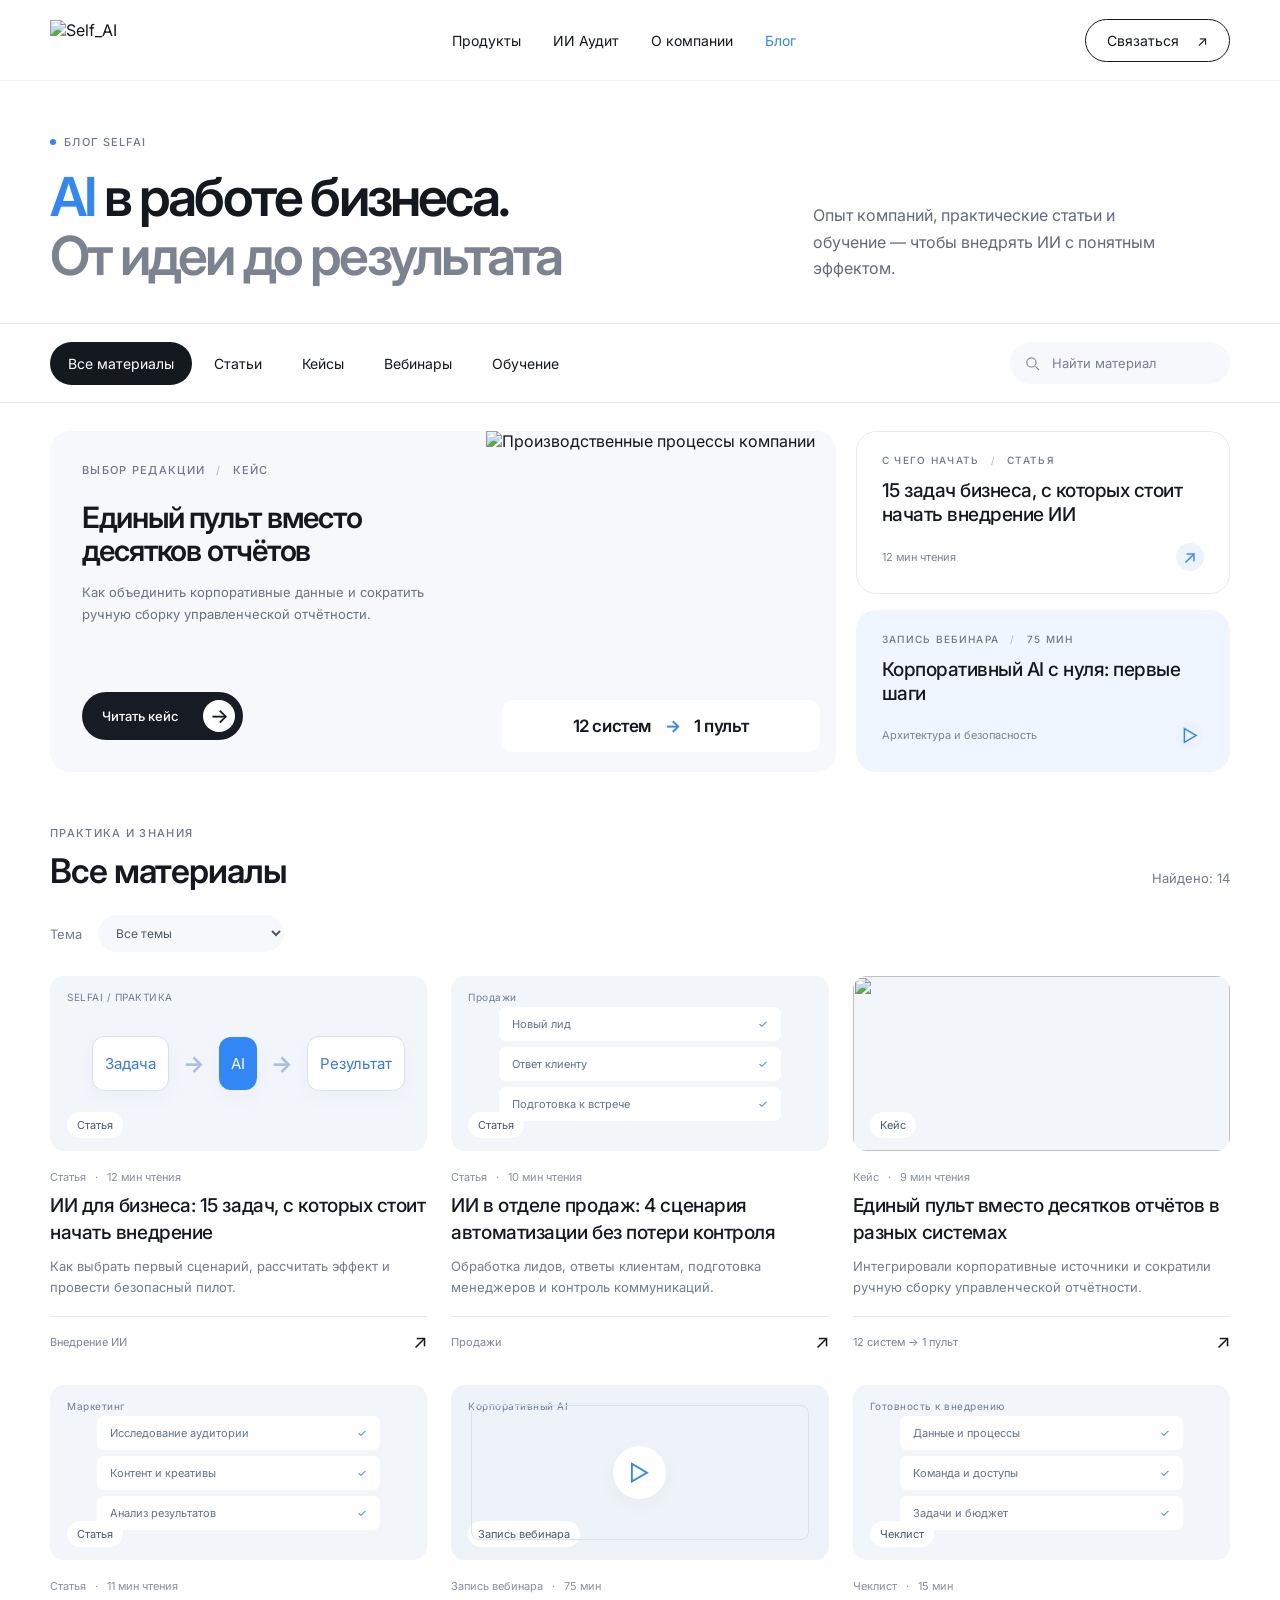
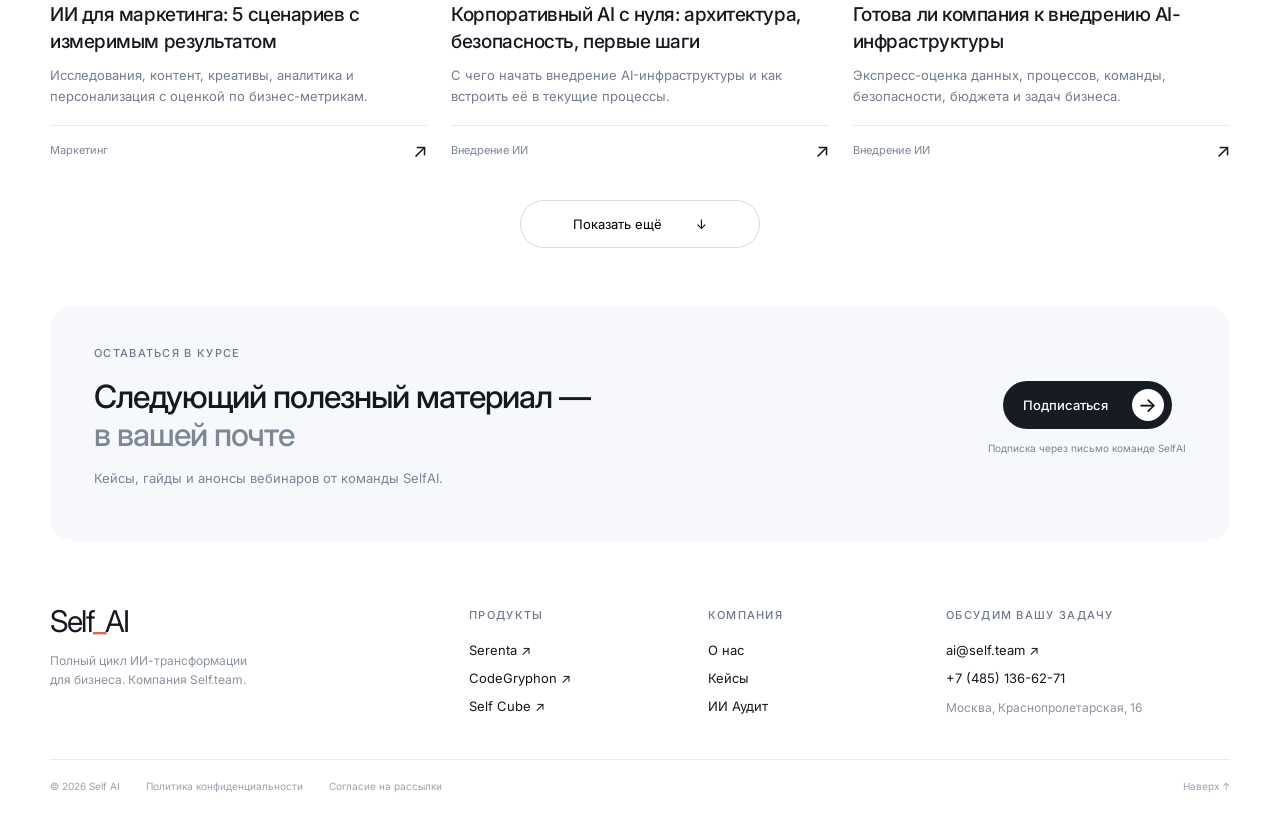
==== index.html @ 33b24f53 "Add files via upload" ====
<!doctype html>
<html lang="ru">
<head>
<meta charset="UTF-8"><meta name="viewport" content="width=device-width, initial-scale=1">
<meta name="description" content="Блог SelfAI: статьи, кейсы, вебинары и обучение о внедрении ИИ в работу бизнеса.">
<meta name="theme-color" content="#ffffff"><title>Блог SelfAI — ИИ в работе бизнеса</title>
<link rel="icon" href="./favicon.svg" type="image/svg+xml">
<link rel="preconnect" href="https://fonts.googleapis.com"><link rel="preconnect" href="https://fonts.gstatic.com" crossorigin>
<link href="https://fonts.googleapis.com/css2?family=Inter:wght@400;500;600;700&display=swap" rel="stylesheet">
<link rel="stylesheet" href="./styles.css"><script src="./app.js" defer></script>
</head>
<body>
<a class="skip" href="#catalog">Перейти к материалам</a>
<header class="header"><div class="shell header-inner">
<a class="logo" href="https://selfai.team/" aria-label="SelfAI — на главную"><img src="https://selfai.team/assets/selfai-logo-utDBMafy.jpg" alt="Self_AI" width="112" height="40"></a>
<nav class="main-nav" aria-label="Основная навигация" id="main-nav"><a href="https://selfai.team/#products">Продукты</a><a href="https://selfai.team/ai-audit">ИИ Аудит</a><a href="https://selfai.team/about">О компании</a><a class="current" href="./index.html" aria-current="page">Блог</a></nav>
<a class="contact" href="https://selfai.team/#contact">Связаться <span aria-hidden="true">↗</span></a><button class="menu-toggle" aria-label="Открыть меню" aria-expanded="false" aria-controls="main-nav" type="button"><span></span><span></span></button>
</div></header>
<main>
<section class="intro shell"><p class="eyebrow"><span></span> Блог SelfAI</p><div class="intro-grid"><h1><span>AI</span> в работе бизнеса.<br><em>От идеи до результата</em></h1><p class="lead">Опыт компаний, практические статьи и обучение — чтобы внедрять ИИ с понятным эффектом.</p></div></section>
<div class="toolbar"><div class="shell toolbar-inner"><nav class="formats" aria-label="Формат материала">
<a href="#all" data-format="all" class="selected" aria-current="true">Все материалы</a><a href="#articles" data-format="articles">Статьи</a><a href="#cases" data-format="cases">Кейсы</a><a href="#webinars" data-format="webinars">Вебинары</a><a href="#education" data-format="education">Обучение</a>
</nav><label class="search"><svg viewBox="0 0 24 24" aria-hidden="true"><circle cx="10.5" cy="10.5" r="6.5"></circle><path d="m16 16 5 5"></path></svg><span class="sr-only">Поиск по материалам</span><input type="search" id="search" placeholder="Найти материал"></label></div></div>
<section class="shell featured" aria-label="Рекомендуемые материалы" id="featured"><a class="feature-main" href="https://selfai.team/cases/forecast"><div class="feature-copy"><p class="eyebrow">Выбор редакции <span class="separator">/</span> Кейс</p><h2>Единый пульт вместо десятков отчётов</h2><p>Как объединить корпоративные данные и сократить ручную сборку управленческой отчётности.</p><span class="dark-button">Читать кейс <i aria-hidden="true">→</i></span></div><div class="feature-image"><img src="https://selfai.team/assets/case-production-LSBv6t2M.jpg" alt="Производственные процессы компании" fetchpriority="high"><span class="image-label">12 систем <b>→</b> 1 пульт</span></div></a>
<aside class="feature-side"><a class="side-story" href="https://selfai.team/blog/ai-for-business"><p class="eyebrow">С чего начать <span class="separator">/</span> Статья</p><h3>15 задач бизнеса, с которых стоит начать внедрение ИИ</h3><div class="story-bottom"><span>12 мин чтения</span><span class="round-arrow" aria-hidden="true">↗</span></div></a><a class="side-story webinar" href="https://selfai.team/blog/webinar"><p class="eyebrow">Запись вебинара <span class="separator">/</span> 75 мин</p><h3>Корпоративный AI с нуля: первые шаги</h3><div class="story-bottom"><span>Архитектура и безопасность</span><span class="round-arrow" aria-hidden="true">▷</span></div></a></aside></section>
<section class="shell catalog" id="catalog"><div class="catalog-heading"><div><p class="eyebrow">Практика и знания</p><h2 id="catalog-title">Все материалы</h2></div><p id="result-count" role="status" aria-live="polite"></p></div>
<div class="topics"><span>Тема</span><label><span class="sr-only">Отфильтровать по теме</span><select id="topic"><option value="all">Все темы</option><option value="start">Внедрение ИИ</option><option value="analytics">Данные и аналитика</option><option value="sales">Продажи</option><option value="marketing">Маркетинг</option><option value="security">Безопасность</option></select></label><button id="reset" type="button" hidden>Сбросить фильтры ×</button></div>
<div class="material-grid" id="materials"></div><div class="empty" id="empty" hidden><h3>Материалы не найдены</h3><p>Попробуйте другой запрос или выберите другую тему.</p><button type="button" id="empty-reset">Показать все материалы →</button></div>
<button type="button" class="load-more" id="load-more">Показать ещё <span aria-hidden="true">↓</span></button>
<noscript><p>Для поиска и фильтров включите JavaScript. <a href="https://selfai.team/blog">Все материалы доступны в блоге SelfAI →</a></p></noscript>
</section>
<section class="shell newsletter"><div><p class="eyebrow">Оставаться в курсе</p><h2>Следующий полезный материал —<br><span>в вашей почте</span></h2><p>Кейсы, гайды и анонсы вебинаров от команды SelfAI.</p></div><div class="newsletter-action"><a class="dark-button" href="mailto:weloveyou@self.team?subject=Подписка%20на%20материалы%20SelfAI">Подписаться <i aria-hidden="true">→</i></a><p>Подписка через письмо команде SelfAI</p></div></section>
</main>
<footer class="shell footer"><div class="footer-top"><div><a class="wordmark" href="https://selfai.team/">Self<span>_</span>AI</a><p>Полный цикл ИИ-трансформации<br>для бизнеса. Компания Self.team.</p></div><div><p class="eyebrow">Продукты</p><a href="https://selfai.team/serenta">Serenta ↗</a><a href="https://codegryphon.ai/ru">CodeGryphon ↗</a><a href="https://cube.self.team/">Self Cube ↗</a></div><div><p class="eyebrow">Компания</p><a href="https://selfai.team/about">О нас</a><a href="https://selfai.team/blog/clients">Кейсы</a><a href="https://selfai.team/ai-audit">ИИ Аудит</a></div><div><p class="eyebrow">Обсудим вашу задачу</p><a href="mailto:ai@self.team">ai@self.team ↗</a><a href="tel:+74851366271">+7 (485) 136-62-71</a><p>Москва, Краснопролетарская, 16</p></div></div><div class="footer-bottom"><span>© 2026 Self AI</span><a href="https://selfai.team/privacy">Политика конфиденциальности</a><a href="https://selfai.team/marketing-consent">Согласие на рассылки</a><a href="#all" class="back-top">Наверх ↑</a></div></footer>
</body></html>
---- styles.css ----
:root{--ink:#14181f;--muted:#737b89;--blue:#3386f5;--line:#e7eaf0;--surface:#f6f8fb;--header:80px}*{box-sizing:border-box}html{scroll-behavior:smooth;scroll-padding-top:180px}body{margin:0;background:#fff;color:var(--ink);font-family:Inter,Arial,sans-serif;-webkit-font-smoothing:antialiased}a{color:inherit;text-decoration:none}button,input,select{font:inherit}button,a,input,select{-webkit-tap-highlight-color:transparent}button{cursor:pointer}a:focus-visible,button:focus-visible,input:focus-visible,select:focus-visible{outline:3px solid var(--blue);outline-offset:5px}button:disabled{cursor:default}img{max-width:100%;display:block}.shell{width:min(1180px,calc(100% - 80px));margin-inline:auto}.sr-only{position:absolute;width:1px;height:1px;overflow:hidden;clip-path:inset(50%);white-space:nowrap}.skip{position:fixed;top:-100px;left:20px;z-index:10;background:var(--ink);color:#fff;padding:12px}.skip:focus{top:12px}.header{position:sticky;top:0;z-index:5;background:#fff;border-bottom:1px solid #f2f3f6}.header-inner{height:var(--header);display:flex;align-items:center;justify-content:space-between;gap:24px}.logo img{width:112px;height:40px;object-fit:contain}.main-nav{display:flex;align-items:center;gap:32px;font-size:14px}.main-nav a{transition:color .2s}.main-nav a:hover,.current{color:var(--blue)}.contact{border:1px solid var(--ink);border-radius:28px;padding:12px 21px;font-size:14px;display:flex;gap:18px;align-items:center;transition:background .2s}.contact:hover{background:var(--surface)}.menu-toggle{display:none}.intro{padding:54px 0 38px}.eyebrow{font-size:11px;text-transform:uppercase;letter-spacing:1.3px;font-weight:500;color:#6e7889;margin:0 0 18px;display:flex;align-items:center;gap:8px}.intro>.eyebrow>span{width:6px;height:6px;background:var(--blue);border-radius:50%}.intro-grid{display:grid;grid-template-columns:1.7fr 1fr;gap:54px;align-items:end}h1{font-size:clamp(38px,4.2vw,58px);letter-spacing:-2.8px;line-height:1.1;margin:0;font-weight:600}h1>span{color:var(--blue)}h1 em{font-style:normal;color:#7c8390}.lead{font-size:16px;line-height:1.65;color:#626b79;margin:0 0 4px;max-width:350px}.toolbar{position:sticky;top:var(--header);z-index:4;background:#fff;border-top:1px solid var(--line);border-bottom:1px solid var(--line)}.toolbar-inner{display:flex;align-items:center;justify-content:space-between;gap:18px;min-height:78px}.formats{display:flex;align-items:center;gap:4px}.formats a{padding:13px 18px;font-size:14px;border-radius:25px;white-space:nowrap;transition:background .2s,color .2s}.formats a:hover{background:var(--surface)}.formats .selected{background:var(--ink);color:white}.search{display:flex;align-items:center;gap:9px;width:220px;padding:12px 14px;background:var(--surface);border-radius:25px}.search svg{width:17px;height:17px;flex-shrink:0;stroke:#7c8594;stroke-width:1.6;fill:none}.search input{width:100%;min-width:0;background:transparent;border:0;color:var(--ink);font-size:13px}.search input::placeholder{color:#77808f}.featured{display:grid;grid-template-columns:minmax(0,2.1fr) minmax(0,1fr);gap:20px;padding-top:28px}.feature-main{display:grid;grid-template-columns:1.12fr .9fr;background:var(--surface);border-radius:20px;overflow:hidden;min-height:338px}.feature-copy{padding:32px;display:flex;flex-direction:column;align-items:flex-start}.separator{color:#b9c0ca;margin:0 3px}.feature-copy h2{font-size:clamp(25px,2.3vw,32px);line-height:1.12;letter-spacing:-1.1px;margin:6px 0 15px;font-weight:600}.feature-copy>p:not(.eyebrow){font-size:13px;line-height:1.65;color:#697383;margin:0 0 22px}.dark-button{display:inline-flex;align-items:center;justify-content:space-between;gap:24px;background:#171b24;color:#fff;border-radius:30px;padding:8px 8px 8px 20px;font-size:13px;font-weight:500;transition:background .2s,transform .2s}.dark-button i{display:grid;place-items:center;border-radius:50%;background:white;color:var(--ink);width:32px;height:32px;font-size:20px;font-style:normal}.feature-copy .dark-button{margin-top:auto}.dark-button:hover{background:#2b3649;transform:translateY(-2px)}.feature-image{position:relative;min-height:100%;overflow:hidden}.feature-image img{height:100%;width:100%;object-fit:cover;transition:transform .5s}.feature-main:hover .feature-image img{transform:scale(1.04)}.image-label{position:absolute;bottom:20px;left:16px;right:16px;background:white;border-radius:11px;padding:16px 10px;text-align:center;font-size:17px;letter-spacing:-.4px;font-weight:600}.image-label b{color:var(--blue);padding-inline:10px}.feature-side{display:grid;grid-template-rows:1fr 1fr;gap:16px}.side-story{border:1px solid var(--line);border-radius:20px;padding:22px 25px;display:flex;flex-direction:column;transition:border-color .2s}.side-story:hover{border-color:#a4bfeb}.side-story .eyebrow{font-size:10px;margin-bottom:13px}.side-story h3{font-size:19px;line-height:1.25;letter-spacing:-.5px;font-weight:500;margin:0 0 16px}.story-bottom{display:flex;justify-content:space-between;align-items:center;gap:10px;margin-top:auto;color:#7a8494;font-size:11px}.round-arrow{width:28px;height:28px;display:grid;place-items:center;border-radius:50%;background:#edf3fc;color:var(--blue);font-size:18px}.webinar{background:#f0f6ff;border-color:#f0f6ff}.catalog{padding-top:54px;padding-bottom:58px}.catalog-heading{display:flex;justify-content:space-between;align-items:end;gap:20px}.catalog-heading .eyebrow{margin-bottom:10px}.catalog-heading h2{font-size:34px;letter-spacing:-1.1px;margin:0;font-weight:600}.catalog-heading>p{font-size:13px;color:var(--muted);margin:0 0 5px}.topics{display:flex;gap:16px;align-items:center;margin:24px 0;color:#748092;font-size:13px}.topics select{background:var(--surface);border:0;border-radius:20px;padding:10px 30px 10px 14px;font-size:12px;color:#4e596a;max-width:100%}.topics button{margin-left:auto;background:transparent;border:0;color:var(--blue);font-size:12px;min-height:40px}.material-grid{display:grid;grid-template-columns:repeat(3,minmax(0,1fr));gap:32px 24px}.material{display:flex;flex-direction:column;min-width:0}.material>a{height:100%;display:flex;flex-direction:column}.material-visual{height:175px;border-radius:14px;margin-bottom:19px;position:relative;overflow:hidden;background:#f2f5fa;display:flex;align-items:center;justify-content:center}.material-visual img{width:100%;height:100%;object-fit:cover;transition:transform .4s}.material a:hover img{transform:scale(1.04)}.visual-label{position:absolute;top:15px;left:17px;color:#6d7e95;font-size:10px;letter-spacing:.5px}.visual-type{position:absolute;bottom:13px;left:17px;font-size:11px;background:white;color:#4a596b;padding:6px 10px;border-radius:20px}.material h3{font-size:19px;line-height:1.4;letter-spacing:-.45px;margin:9px 0 10px;font-weight:500;transition:color .2s}.material a:hover h3{color:#2675df}.material p{font-size:13px;line-height:1.6;color:#737d8d;margin:0 0 18px}.material-meta{font-size:11px;color:#88919f;display:flex;gap:9px;align-items:center}.material-bottom{margin-top:auto;display:flex;align-items:center;justify-content:space-between;font-size:11px;color:#7b8696;padding-top:13px;border-top:1px solid var(--line)}.material-bottom span:last-child{font-size:19px;color:var(--ink)}.diagram{width:78%;display:flex;align-items:center;justify-content:space-between;gap:14px}.diagram span{border:1px solid #d3e1f6;border-radius:12px;padding:17px 12px;background:#fff;color:#3a7bdc;font-size:15px;box-shadow:0 8px 20px #326bc608}.diagram b{font-size:23px;color:#a9bfdc}.diagram .ai{background:#3386f5;color:#fff;border:0}.diagram-stack{display:flex;flex-direction:column;gap:6px;width:75%}.diagram-stack span{background:#fff;padding:10px 13px;border-radius:7px;font-size:11px;color:#60758f;display:flex;justify-content:space-between}.diagram-stack i{color:#3386f5;font-style:normal}.play{width:53px;height:53px;display:grid;place-items:center;color:#3386f5;background:#fff;border-radius:50%;font-size:23px;box-shadow:0 5px 22px #00000008}.material-visual.video{background:#eef3fa}.material-visual.video:after{content:"";position:absolute;inset:20px;border:1px solid #d8e3f2;border-radius:8px;pointer-events:none}.load-more{display:block;width:240px;margin:38px auto 0;background:white;border:1px solid #d5dae3;border-radius:28px;padding:15px 24px;font-size:13px;transition:background .2s}.load-more:hover{background:var(--surface)}.load-more span{margin-left:30px}.empty{padding:50px 0;text-align:center}.empty h3{font-size:24px;font-weight:500}.empty p{color:var(--muted)}.empty button{border:0;background:var(--ink);color:white;padding:14px 20px;border-radius:30px}.newsletter{background:var(--surface);border-radius:22px;padding:40px 44px;display:flex;justify-content:space-between;gap:30px;align-items:center}.newsletter h2{font-size:32px;letter-spacing:-1px;line-height:1.2;margin:0 0 14px;font-weight:500}.newsletter h2 span{color:#7d8798}.newsletter p:not(.eyebrow){color:#7a8495;font-size:13px;line-height:1.5}.newsletter-action{text-align:center}.newsletter-action p{font-size:10px!important;margin-top:12px}.footer{padding-top:62px;padding-bottom:25px}.footer-top{display:grid;grid-template-columns:1.5fr .8fr .8fr 1.1fr;gap:32px}.wordmark{font-size:30px;letter-spacing:-1.8px}.wordmark span{color:#ec614d}.footer-top>div{display:flex;flex-direction:column;align-items:flex-start;gap:12px}.footer-top a:not(.wordmark){font-size:13px}.footer-top .eyebrow{margin:5px 0 8px}.footer-top p:not(.eyebrow){font-size:12px;line-height:1.6;color:#8b93a0;margin:0}.footer-bottom{border-top:1px solid var(--line);margin-top:42px;padding-top:20px;display:flex;gap:26px;color:#9aa1ad;font-size:10px}.back-top{margin-left:auto}[hidden]{display:none!important}@media(min-width:1400px){.intro{padding-top:64px;padding-bottom:44px}}@media(max-width:1050px){.shell{width:calc(100% - 48px)}.intro-grid{gap:25px;grid-template-columns:1.7fr 1fr}h1{font-size:44px}.main-nav{gap:20px}.formats a{padding:12px 13px;font-size:13px}.search{width:190px}.feature-copy{padding:25px}.feature-main{grid-template-columns:1.2fr .8fr}.feature-copy h2{font-size:27px}.side-story{padding:20px}.side-story h3{font-size:17px}.featured{grid-template-columns:2fr 1fr}.material-visual{height:150px}.diagram{gap:7px}.diagram span{padding:15px 9px}.footer-top{gap:20px}}@media(max-width:800px){:root{--header:70px}.intro-grid{grid-template-columns:1fr;gap:18px}.lead{max-width:550px;font-size:15px}.intro{padding-top:35px;padding-bottom:28px}.toolbar-inner{flex-wrap:wrap;padding-block:13px;gap:12px}.formats{flex:1}.search{width:100%}.featured{grid-template-columns:1fr}.feature-main{min-height:300px}.feature-side{grid-template-columns:1fr 1fr;grid-template-rows:auto}.material-grid{grid-template-columns:repeat(2,minmax(0,1fr))}.newsletter{padding:30px;align-items:flex-start}.newsletter h2{font-size:26px}.newsletter-action{padding-top:20px}.footer-top{grid-template-columns:1.2fr 1fr}.footer-bottom{flex-wrap:wrap}.main-nav{display:none;position:absolute;left:0;right:0;top:70px;padding:24px;background:#fff;border-bottom:1px solid var(--line);flex-wrap:wrap}.main-nav.open{display:flex}.menu-toggle{display:flex;flex-direction:column;gap:5px;align-items:center;justify-content:center;width:42px;height:42px;border:0;background:transparent}.menu-toggle span{width:19px;height:1px;background:var(--ink);transition:transform .2s}.menu-toggle[aria-expanded=true] span:first-child{transform:translateY(3px) rotate(45deg)}.menu-toggle[aria-expanded=true] span:last-child{transform:translateY(-3px) rotate(-45deg)}.contact{margin-left:auto}}@media(max-width:540px){.shell{width:calc(100% - 32px)}h1{font-size:36px;letter-spacing:-1.7px}.intro>.eyebrow{margin-bottom:14px}.header-inner{gap:12px}.contact{font-size:12px;padding:10px 14px}.contact span{display:none}.logo img{width:98px}.formats{flex-wrap:wrap;gap:4px}.formats a{padding:10px 12px;font-size:12px}.toolbar-inner{gap:9px}.search{padding:9px 13px}.search input{font-size:16px}.feature-main{grid-template-columns:1fr}.feature-image{min-height:190px;max-height:190px}.feature-image img{min-height:190px}.feature-copy{padding:24px}.feature-copy h2{font-size:29px}.feature-side{grid-template-columns:1fr}.side-story{min-height:155px}.catalog{padding-top:35px}.catalog-heading{align-items:center}.catalog-heading h2{font-size:28px}.catalog-heading>p{font-size:11px}.material-grid{grid-template-columns:1fr;gap:28px}.material-visual{height:190px}.material h3{font-size:20px}.topics{gap:10px;flex-wrap:wrap}.topics button{margin-left:0}.newsletter{flex-direction:column;padding:26px}.newsletter h2{font-size:27px}.newsletter-action{padding-top:0;text-align:left}.newsletter h2 br{display:none}.footer-top{gap:28px 20px}.footer-top>div:first-child{grid-column:1/-1}.footer-top>div:last-child{grid-column:1/-1}.footer-bottom{gap:16px}.back-top{margin-left:0}.story-bottom{font-size:12px}html{scroll-padding-top:225px}}@media(prefers-reduced-motion:reduce){html{scroll-behavior:auto}*,*:before,*:after{transition:none!important}}
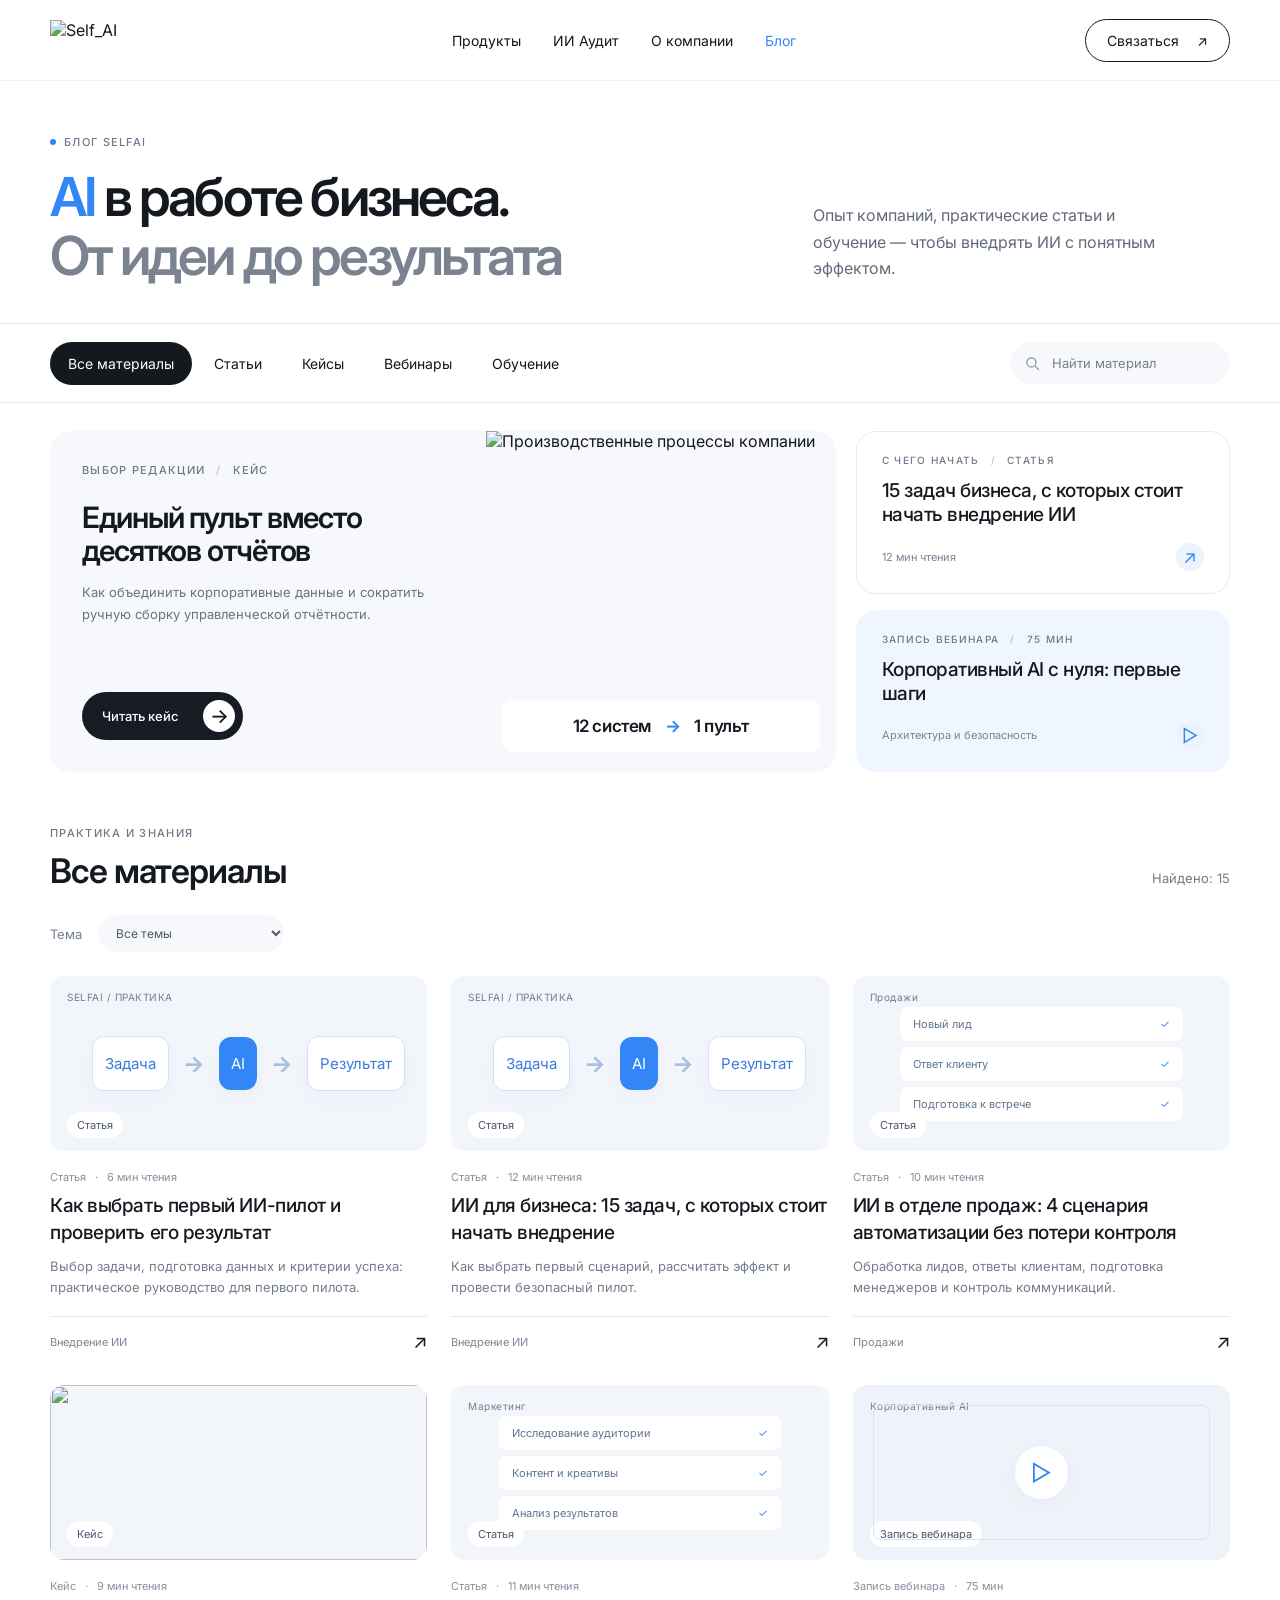
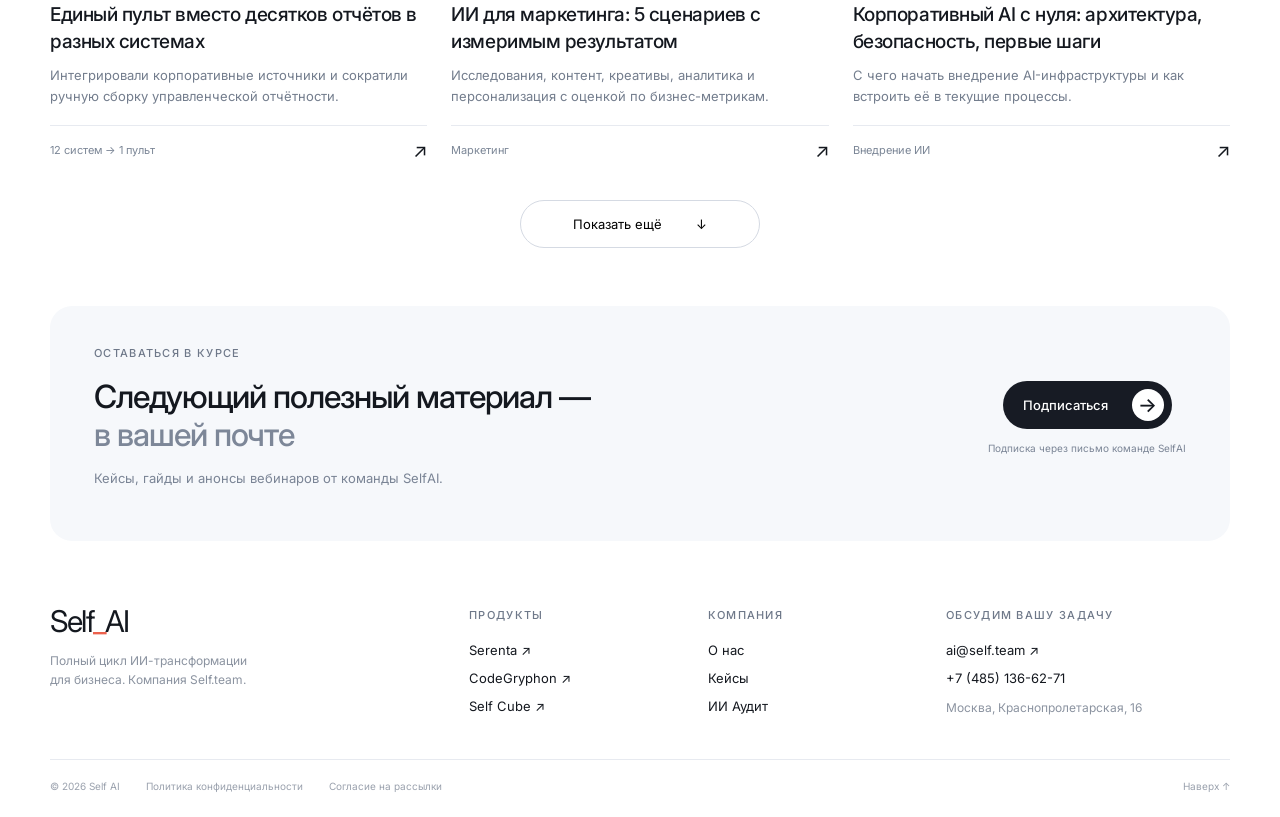
==== commit 78d8c302: "Add files via upload" ====
(no text change in the page or its own stylesheets)
